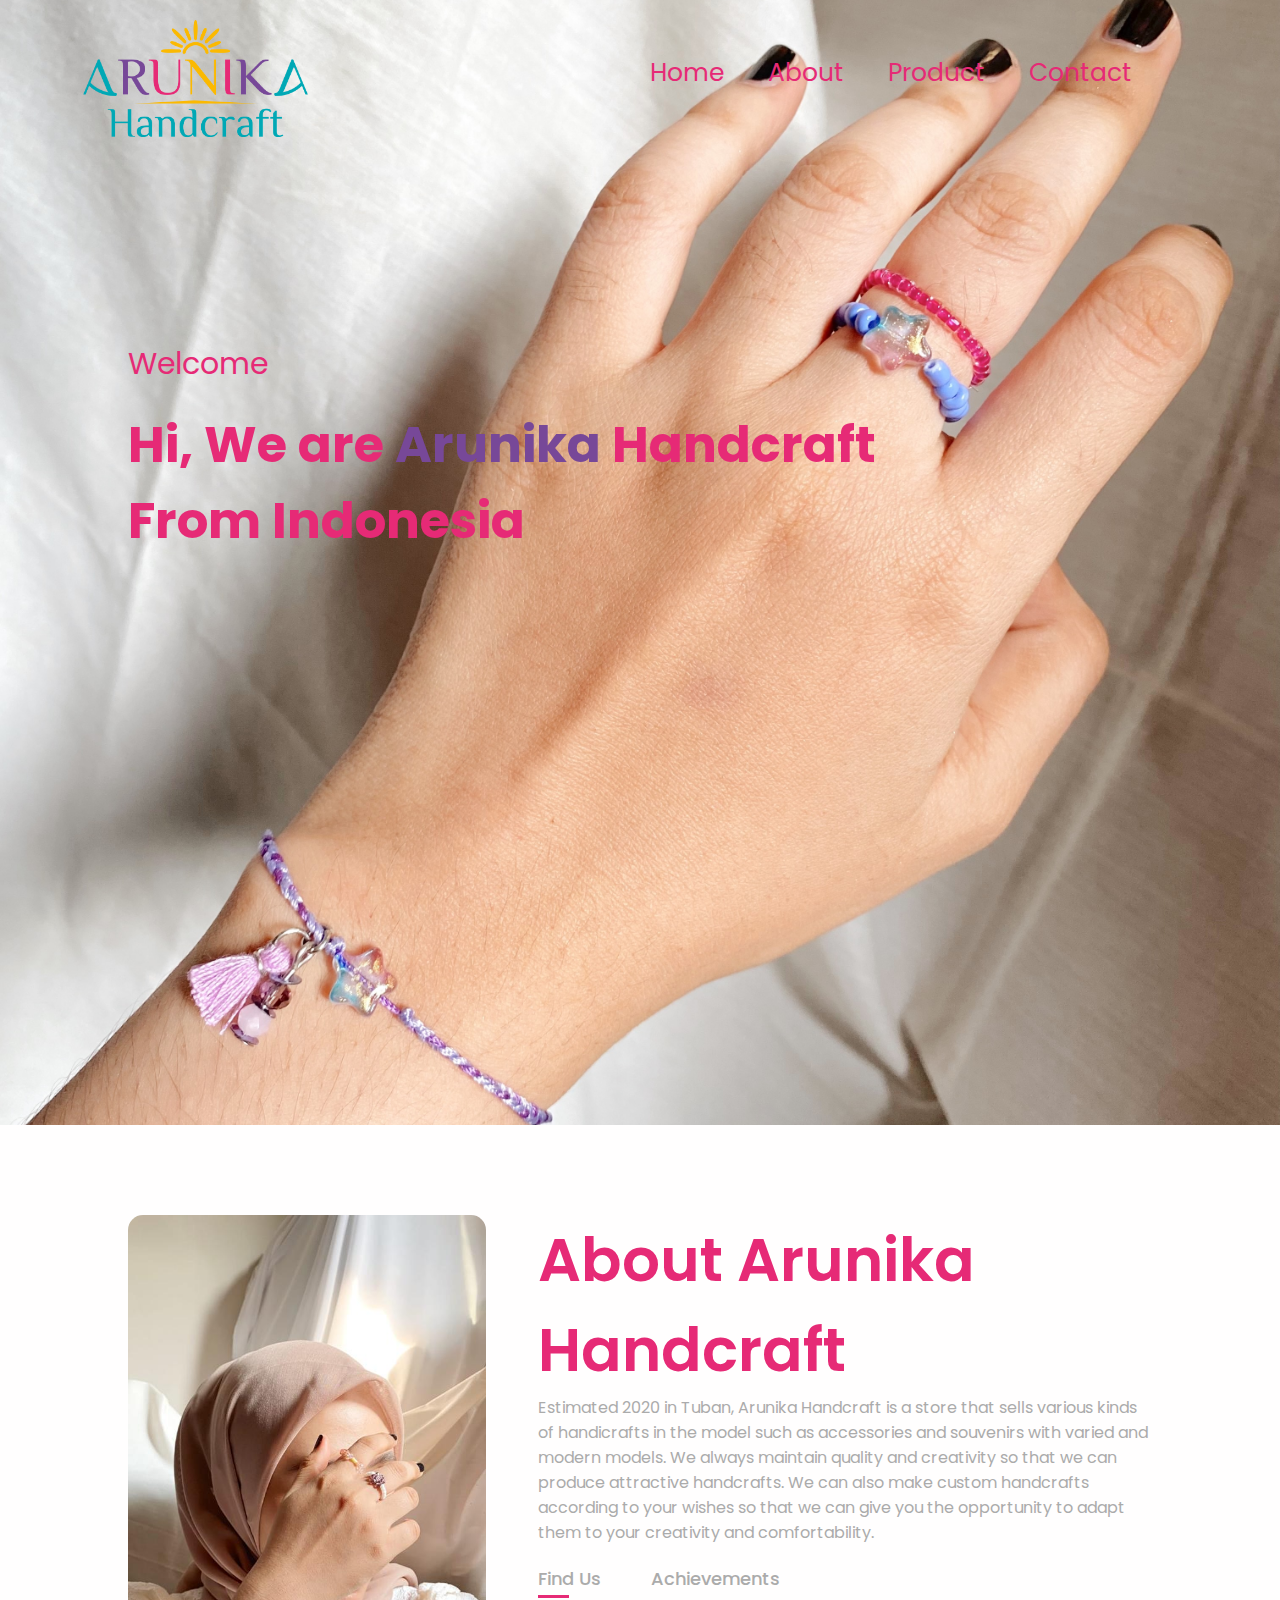
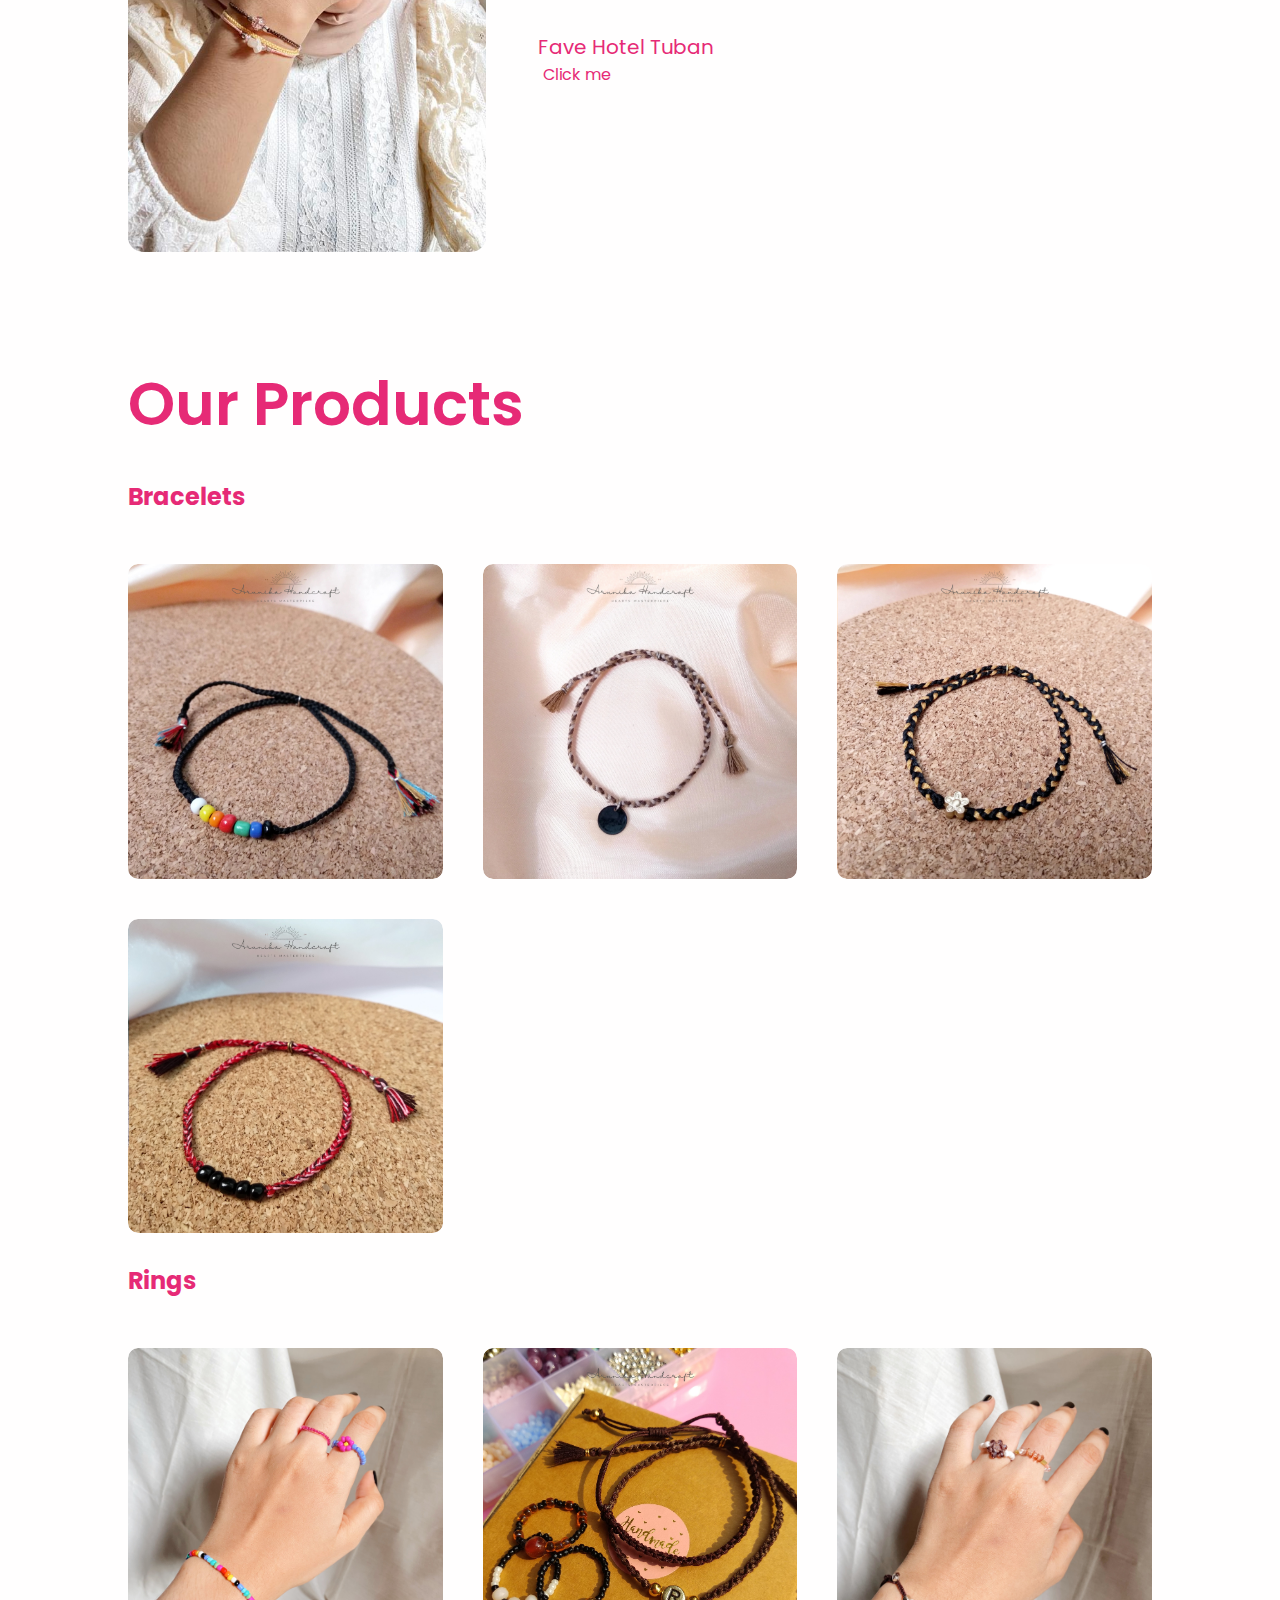
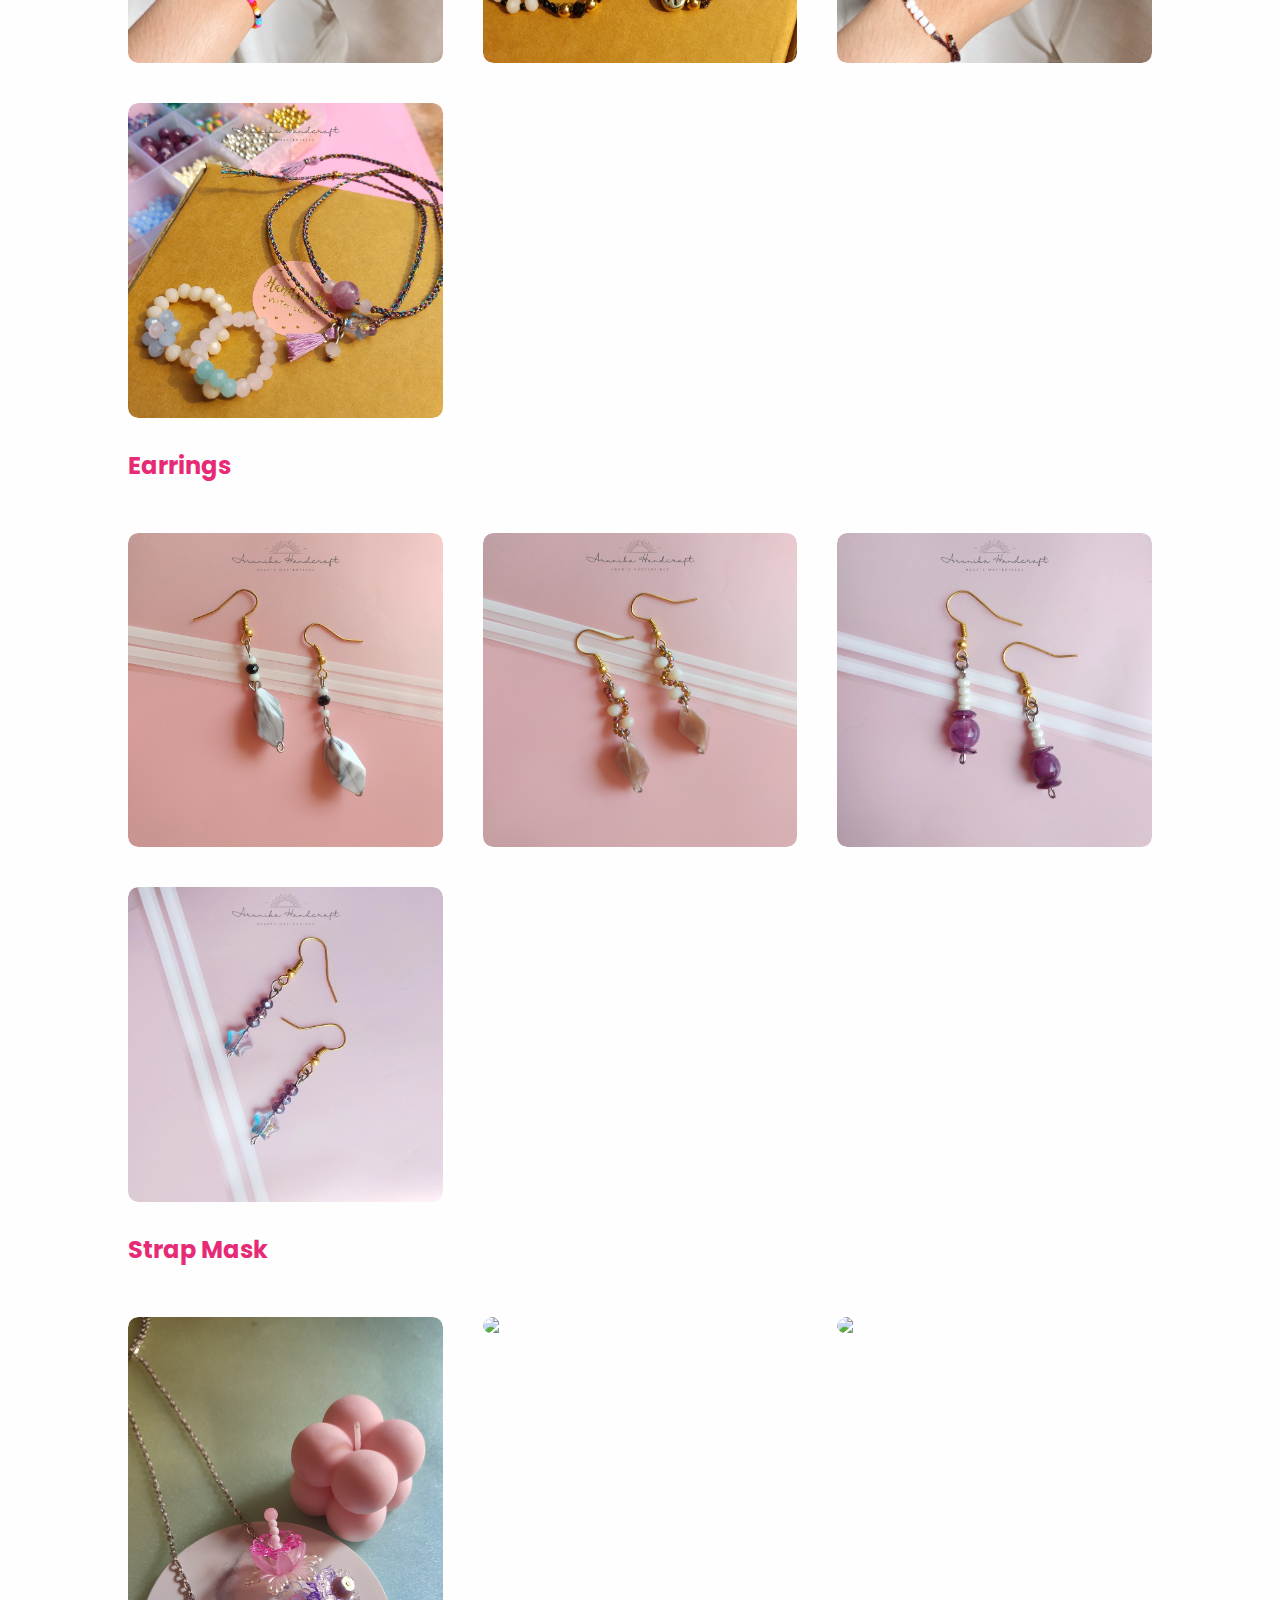
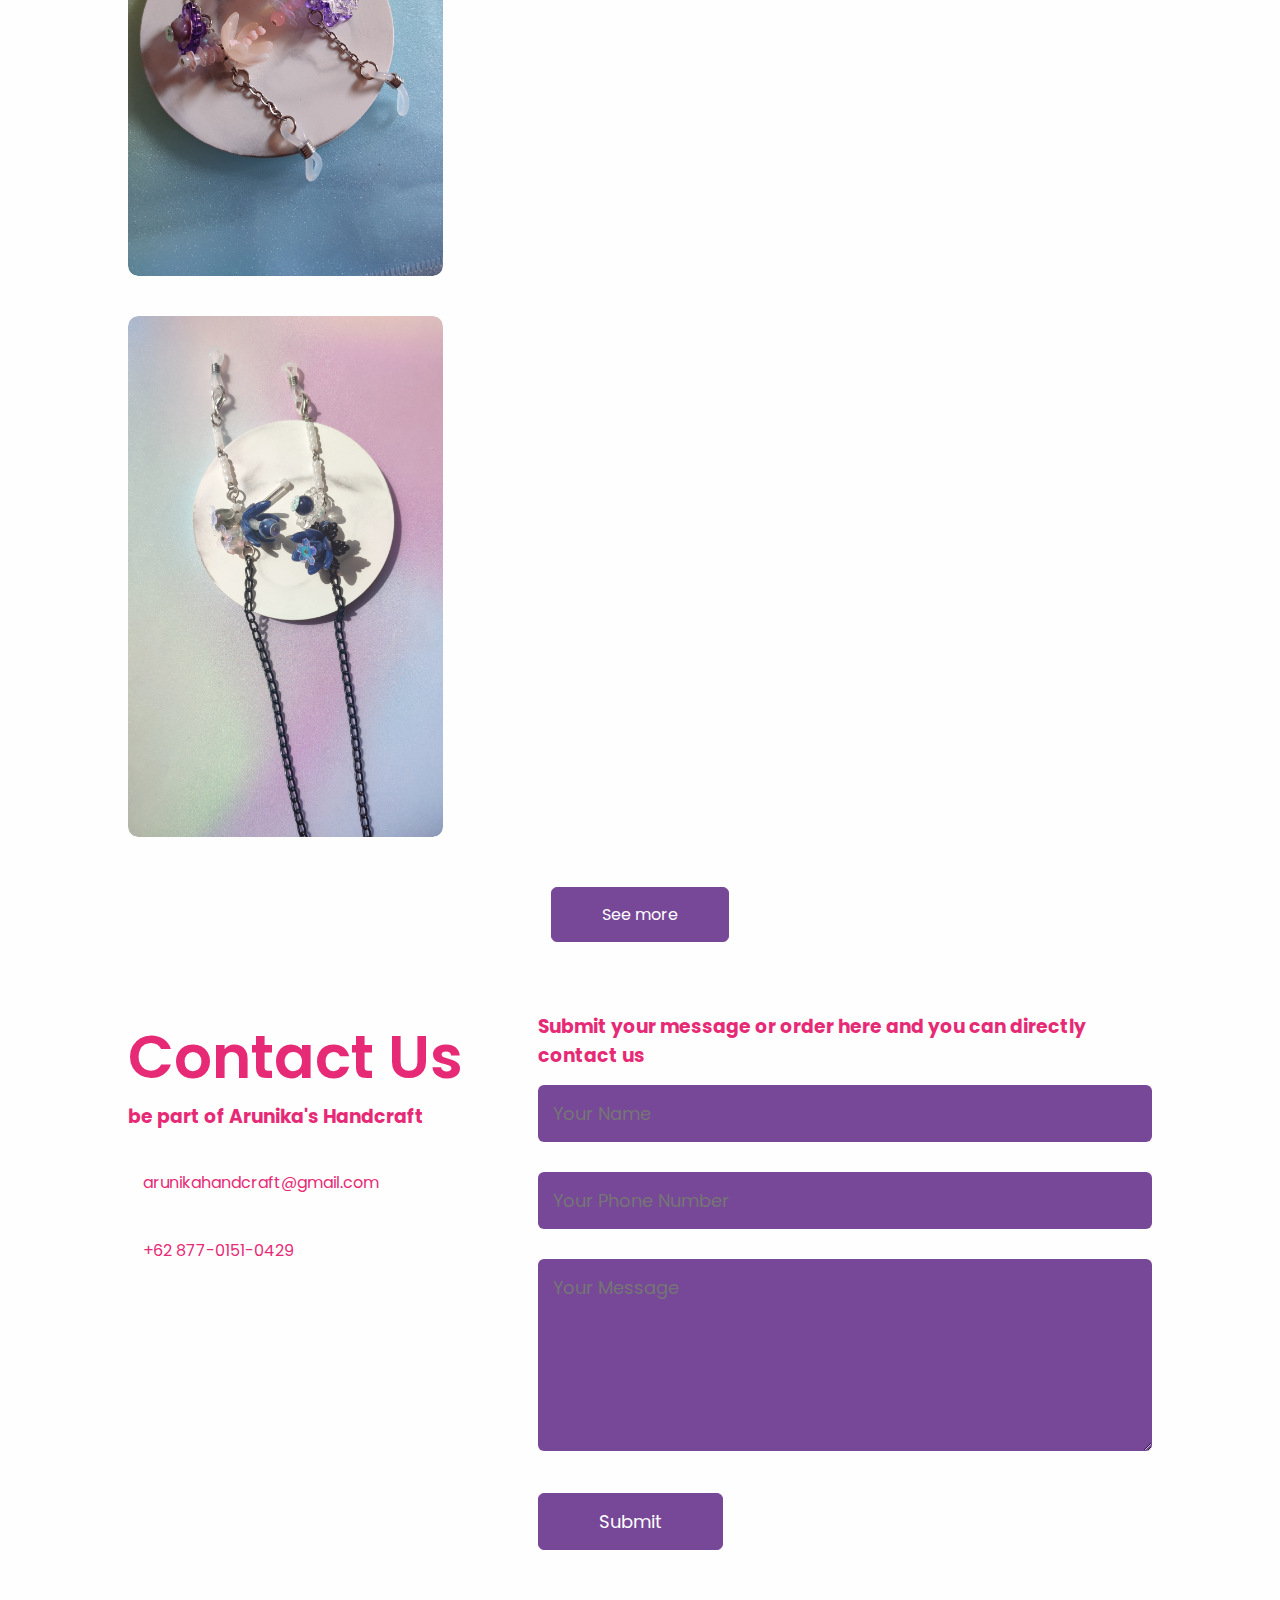
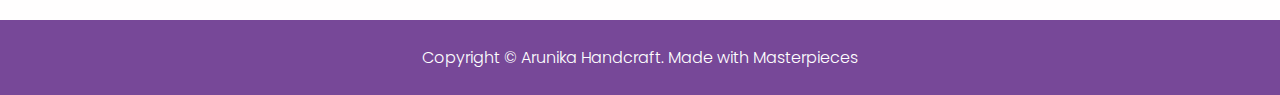
==== index.html @ 99b5f4a8 "add all contents and setup responsive" ====
<!DOCTYPE html>
<html lang="en">
<head>
    <meta charset="UTF-8">
    <meta name="viewport" content="width=device-width, initial-scale=1.0">
    <meta http-equiv='cache-control' content='no-cache'> 
    <meta http-equiv='expires' content='0'> 
    <meta http-equiv='pragma' content='no-cache'>
    <link rel="stylesheet" href="style.css">
    <link rel="preconnect" href="https://fonts.googleapis.com">
<link rel="preconnect" href="https://fonts.gstatic.com" crossorigin>
<link href="https://fonts.googleapis.com/css2?family=Poppins:wght@500&display=swap" rel="stylesheet">
    <title>Arunika Handcraft</title>
    <script src="https://kit.fontawesome.com/36a638c8b4.js" crossorigin="anonymous"></script>
</head>
<body>
    <div id="header">
        <div class="container">
            <nav>
                <img src="./images/aru-trans.png" class="logo">
                <ul id="sidemenu">
                    <li><a href="#header">Home</a></li>
                    <li><a href="#about">About</a></li>
                    <!-- <li><a href="#services">Services</a></li> -->
                    <li><a href="#portfolio">Product</a></li>
                    <li><a href="#contact">Contact</a></li>
                    <i class="fa-solid fa-xmark" onclick="closemenu()"></i>
                </ul>
                <i class="fa-solid fa-bars" onclick="openmenu()"></i>
            </nav>
            <div class="header-text">
                <p>Welcome</p>
                <h1>Hi, We are <span>Arunika</span> Handcraft<br>From Indonesia</h1>
            </div>
        </div>
    </div>
    <!-- auto-slideshow -->
    
    <!-- ----------About---------- -->
    <div id="about">
        <div class="container">
            <div class="row">
                <div class="about-col-1">
                    <div class="mySlides fade">
                        <img src="./images/aru-auto-4.jpeg">
                    </div>
                    <div class="mySlides fade">
                        <img src="./images/aru-auto-2.jpg">
                    </div>
                    <div class="mySlides fade">
                        <img src="./images/aru-auto-5.jpg">
                    </div>
                </div>
                <div class="about-col-2">
                    <h1 class="sub-title">About Arunika Handcraft</h1>
                    <p>Estimated 2020 in Tuban, Arunika Handcraft is a store that sells various kinds of handicrafts in the model such as accessories and souvenirs with varied and modern models.
                        We always maintain quality and creativity so that we can produce attractive handcrafts. We can also make custom handcrafts according to your wishes so that we can give you 
                        the opportunity to adapt them to your creativity and comfortability.</p>

                        <div class="tab-titles">
                            <p class="tab-links active-link" onclick="opentab('skills')">Find Us</p>
                            <p class="tab-links" onclick="opentab('experience')">Achievements</p>
                            <!-- <p class="tab-links" onclick="opentab('education')">Education/Training</p> -->
                        </div>
                        <div class="tab-contents active-tab" id="skills">
                            <ul>
                                <li><span>Fave Hotel Tuban</span><br><a href="https://maps.app.goo.gl/vc71S3mBYGEuJyHu7" class="maps"><i class="fa-solid fa-map-location-dot"></i> Click me</a></li>
                            </ul>
                        </div>
                        <div class="tab-contents" id="experience">
                            <ul>
                                <li><span>2023-present</span><br>Karya Cah Tuban</li>
                                <li><span>2022</span><br>Tuban Guyub CFD Festival as speaker</li>
                                <li><span>2022</span><br>Grand Opening Grand Javanilla Resto Exhibition</li>
                                <li><span>2021</span><br>HIMATEKK ITS Enterpreneurship Talks</li>
                            </ul>
                        </div>
                        <!-- <div class="tab-contents" id="education">
                            <ul>
                                <li><span>2022</span><br>BE in Computer Engineering from Politeknik Elektronika Negeri Surabaya</li>
                                <li><span>2023</span><br>ReactJS Developer Intensive Bootcamp at Sanbercode</li>
                                <li><span>2022</span><br>Front-End Web Development Freshgraduate Academy at Kominfo x Progate</li>
                                <li><span>2021</span><br>Multiplayer VR Development With Unity at Udemy Course</li>
                            </ul> -->
                        </div>
                </div>
            </div>
        </div>
    </div>
    <!-- -----------------services-------------------
    <div id="services">
        <div class="container">
            <h1 class="sub-title">Services</h1>
            <div class="services-list">
                <div>
                    <i class="fa-solid fa-vr-cardboard"></i>
                    <h2>Rings and Bracelets</h2>
                    <p>Suitable as jewelry on your hands</p>
                    <a href="#">Learn more</a>
                </div>
                <div>
                    <i class="fa-solid fa-code"></i>
                    <h2>Earrings</h2>
                    <p>Suitable as jewelry on your hands</p>
                    <a href="#">Learn more</a>
                </div>
                <div>
                    <i class="fa-brands fa-android"></i>
                    <h2>Scrap Mask</h2>
                    <p>Useful for mask accessories and makes your mask beautiful and elegant</p>
                    <a href="#">Learn more</a>
                </div>
            </div>
        </div> 
    </div> -->
    <!-- -----------portfolio---------- -->
    <div id="portfolio">
        <div class="container">
            <h1 class="sub-title">Our Products</h1>
            <h2 class="section-title-vr">Bracelets</h2>
            <div class="work-list-vr">
                <div class="work">
                    <img src="./images/brac-2.jpg">
                    <div class="layer">
                        <h3>Bracelets 1</h3>
                        <p>Bracelets with model</p>
                    </div>
                </div>
                <div class="work">
                    <img src="./images/brac-1.jpg">
                    <div class="layer">
                    <h3>Bracelets 2</h3>
                        <p>Bracelets with model</p>
                    </div>
                </div>
                <div class="work">
                    <img src="./images/brac-4.jpg">
                    <div class="layer">
                        <h3>Bracelets 3</h3>
                        <p>Bracelets with model</p>
                    </div>
                </div>
                <div class="work">
                    <img src="./images/brac-5.jpg">
                    <div class="layer">
                        <h3>Rings with Bracelets 1</h3>
                        <p>Rings and Bracelets</p>
                    </div>
                </div>
                
            </div>
            <h2 class="section-title-vr">Rings</h2>
            <div class="work-list-web">
                <div class="work">
                    <img src="./images/ring-2.jpg">
                    <div class="layer">
                        <h3>Ring 1</h3>
                        <p>Ring 1 Model</p>
                    </div>
                </div>
                <div class="work">
                    <img src="./images/ring-brac-2.jpg">
                    <div class="layer">
                        <h3>Ring and Bracelet 1</h3>
                        <p>Ring and Bracelet 1 Model</p>
                    </div>
                </div>
                <div class="work">
                    <img src="./images/ring-3.jpeg">
                    <div class="layer">
                        <h3>Ring 2</h3>
                        <p>Ring 2 Model</p>
                    </div>
                </div>
                <div class="work">
                    <img src="./images/ring-brac-1.jpg">
                    <div class="layer">
                        <h3>Ring and Bracelet 2</h3>
                        <p>Ring and Bracelet 2 Model</p>
                    </div>
                </div>   
            </div>
            <h2 class="section-title-vr">Earrings</h2>
            <div class="work-list-web">
                <div class="work">
                    <img src="./images/ear-1.jpg">
                    <div class="layer">
                        <h3>Earrings 1</h3>
                        <p>Earring 1 Model</p>
                    </div>
                </div>
                <div class="work">
                    <img src="./images/ear-2.jpg">
                    <div class="layer">
                        <h3>Earrings 2</h3>
                        <p>Earring 2 Model</p>
                    </div>
                </div>
                <div class="work">
                    <img src="./images/ear-3.jpg">
                    <div class="layer">
                        <h3>Earrings 3</h3>
                        <p>Earrings 3 Model</p>
                    </div>
                </div>
                <div class="work">
                    <img src="./images/ear-4.jpg">
                    <div class="layer">
                        <h3>Earrings 4</h3>
                        <p>Earrings 4 Model</p>
                    </div>
                </div>
            </div>
            <h2 class="section-title-vr">Strap Mask</h2>
            <div class="work-list-web">
                <div class="work">
                    <img src="./images/strap-1.jpg">
                    <div class="layer">
                        <h3>Strap Mask 1</h3>
                        <p>Strap Mask 1 Model</p>
                    </div>
                </div>
                <div class="work">
                    <img src="./images/strap-2.jpg">
                    <div class="layer">
                        <h3>Strap Mask 2</h3>
                        <p>Strap Mask 2 Model</p>
                    </div>
                </div>
                <div class="work">
                    <img src="./images/strap-6.jpg">
                    <div class="layer">
                        <h3>Strap Mask 3</h3>
                        <p>Strap Mask 3 Model</p>
                    </div>
                </div>
                <div class="work">
                    <img src="./images/strap-3.jpg">
                    <div class="layer">
                        <h3>Strap Mask 4</h3>
                        <p>Strap Mask 4 Model</p>
                    </div>
                </div>
            
            <!-- <h1 class="sub-title-achievement">My Achievement</h1>
            <div class="achievment-list">
                <div class="achievment">
                    <img src="./images/ach-1.png">
                    <div class="layer">
                        <h3>Front-End Fresh Graduate Academy 2022</h3>
                        <p>Short training from KOMINFO x Progate which learn how to be Front-End Developer</p>
                    </div>
                </div>
                <div class="achievment">
                    <img src="./images/ach-2.png">
                    <div class="layer">
                        <h3>Unity Programmer Certification User Level</h3>
                        <p>A certification from Unity to test how capable Unity Developer is</p>
                        <h4>My Score 900/1000</h4>
                    </div>
                </div>
                <div class="achievment">
                    <img src="./images/ach-3.png">
                    <div class="layer">
                        <h3>Multiplayer Virtual Reality Development With Unity</h3>
                        <p>An online course from Udemy to learn how to develop VR from scratch with multiplayer system</p>
                    </div>
                </div>
                <div class="achievment">
                    <img src="./images/ach-4.png">
                    <div class="layer">
                        <h3>PENS International Cooperation Office Volunteer</h3>
                        <p>Dedicating myself as a volunteer at PICO who has the responsibility to help foreign students during the international exchange program</p>
                    </div>
                </div>
                <div class="achievment">
                    <img src="./images/ach-6.png">
                    <div class="layer">
                        <h3>1st Winner Department Informatics and Computer Engineering Software Festival</h3>
                        <p>My achievement as 1st place winner in Computer Engineering study program category in software expos and festivals as product owner and developer to develop an IoT system</p>
                    </div>
                </div>
                <div class="achievment">
                    <div class="layer">
                        <h3>Coming Soon...</h3>
                    </div>
                </div> -->
            </div>
            <a href="#" class="btn">See more</a>
        </div>
    </div>
    <!------ contact ------>
    <div id="contact">
        <div class="container">
            <div class="row">
                <div class="contact-left">
                    <h1 class="sub-title">Contact Us</h1>
                    <h3>be part of Arunika's Handcraft</h3>
                    <p><i class="fa-solid fa-paper-plane"></i>arunikahandcraft@gmail.com</p>
                    <p><i class="fa-solid fa-square-phone"></i>+62 877-0151-0429</p>
                    <div class="social-icons">
                        <!-- <a href="https://www.linkedin.com/in/muhammadivanmuntahir/"><i class="fa-brands fa-linkedin"></i></a> -->
                        <a href="https://www.instagram.com/arunika_handcraft?utm_source=ig_web_button_share_sheet&igsh=ZDNlZDc0MzIxNw=="><i class="fa-brands fa-instagram"></i></a>
                        <a href="https://www.youtube.com/@ivanmuntahir2007"><i class="fa-brands fa-youtube"></i></a>
                    </div>
                    <!-- <a href="./images/myResume.pdf" download class="btn btn2">Download CV</a> -->
                </div>
                <div class="contact-right">
                    <h3>Submit your message or order here and you can directly contact us</h1>
                    <form name="submit-to-google-sheet">
                        <input type="text" name="Name" placeholder="Your Name" required>
                        <input type="phoneNumber" name="Email" placeholder="Your Phone Number" required>
                        <textarea name="Message" rows="6" placeholder="Your Message"></textarea>
                        <button type="submit" class="btn btn2">Submit</button>
                    </form>
                    <span id="msg"></span>
                </div>
            </div>
        </div>
        <div class="copyright">
            <p>Copyright © Arunika Handcraft. Made with <i class="fa-solid fa-heart"></i> Masterpieces</p>

        </div>
    </div>


    <script>
        var tablinks = document.getElementsByClassName("tab-links");
        var tabcontents = document.getElementsByClassName("tab-contents");

        function opentab(tabname){
            for(tablink of tablinks){
                tablink.classList.remove("active-link");
            }
            for(tabcontent of tabcontents){
                tabcontent.classList.remove("active-tab");
            }
            event.currentTarget.classList.add("active-link");
            document.getElementById(tabname).classList.add("active-tab");
        }
    </script>

    <script>
        var sidemenu = document.getElementById("sidemenu");

        function openmenu(){
            sidemenu.style.right = "0";
        }
        function closemenu(){
            sidemenu.style.right = "-200px";
        }
    </script>
    
    <script>
        const scriptURL = 'https://script.google.com/macros/s/AKfycbzv4GTbiRqVNi3n7oJkSUBrfR-HVYSwDUrBel_aBDx-gcA8S8PQ665Rzf2UHE3aafw5cg/exec'
        const form = document.forms['submit-to-google-sheet']
        const msg = document.getElementById("msg")
      
        form.addEventListener('submit', e => {
          e.preventDefault()
          fetch(scriptURL, { method: 'POST', body: new FormData(form)})
            .then(response => {
                msg.innerHTML = "Message sent successfully, We will contact you soon!"
                setTimeout(function(){
                    msg.innerHTML = ""
                },5000)
                form.reset()
            })
            .catch(error => console.error('Error!', error.message))
        })
      </script>

      <!-- auto-slideshow-script -->
      <script>
        let slideIndex = 0;
        showSlides();
        
        function showSlides() {
          let i;
          let slides = document.getElementsByClassName("mySlides");
          let dots = document.getElementsByClassName("dot");
          for (i = 0; i < slides.length; i++) {
            slides[i].style.display = "none";  
          }
          slideIndex++;
          if (slideIndex > slides.length) {slideIndex = 1}    
        //   for (i = 0; i < dots.length; i++) {
        //     dots[i].className = dots[i].className.replace(" active", "");
        //   }
          slides[slideIndex-1].style.display = "block";  
        //  dots[slideIndex-1].className += " active";
          setTimeout(showSlides, 4000); // Change image every 2 seconds
        }
        </script>
        

</body>
</html>
---- style.css ----
*{
    margin: 0;
    padding: 0;
    font-family:'Poppins', sans-serif;
    box-sizing: border-box;
}
html{
    scroll-behavior: smooth;
}
body{
    background: #fffefe;
    color: #e62a76;
}
#header{
    width: 100%;
    height: 125vh;
    background-image: url(./images/aru-header.jpeg);
    background-size:cover;
    background-position:center;
    
}
.container{
    padding: 10px 10%;
}

nav{
    display: flex;
    align-items: center;
    justify-content: space-between;
    flex-wrap: wrap;
    
}

.logo{
    width: 225px;
    margin-left: -45px;
    margin-top: 10px;
    
}

nav ul li{
    display: inline-block;
    list-style: none;
    margin: 10px 20px;
}

nav ul li a{
    color: #e62a76;
    text-decoration: none;
    font-size: 25px;
    position: relative;
}
nav ul li a::after{
    content: '';
    width: 0;
    height: 3px;
    background: #e62a76;
    position: absolute;
    left: 0;
    bottom: -6px;
    transition: 0.6s;
}
nav ul li a:hover::after{
    width: 100%;
}
.header-text{
    margin-top: 20%;
    font-size: 30px;
}
.header-text h1{
    font-size: 50px;
    margin-top: 20px;
}
.header-text h1 span{
    color: #774898;
}

/* -----About----- */
#about{
    padding: 80px 0;
    color: #ababab;
}
.row{
    display: flex;
    justify-content: space-between;
    flex-wrap: wrap;
}
.about-col-1{
    flex-basis: 35%;
}
.about-col-1 img{
    width: 100%;
    border-radius: 15px;
}
.about-col-2{
    flex-basis: 60%;
}

.sub-title{
    font-size: 60px;
    font-weight: 600;
    color: #e62a76;
}

.tab-titles{
    display: flex;
    margin: 20px 0 40px;
}
.tab-links{
    margin-right: 50px;
    font-size: 18px;
    font-weight: 500;
    cursor: pointer;
    position: relative;
}
.tab-links::after{
    content: '';
    width: 0;
    height: 3px;
    background: #e62a76;
    position: absolute;
    left: 0;
    bottom: -6px;
    transition: 0.6s;
}

.tab-links.active-link::after{
    width: 50%;
}

.tab-contents ul li{
    list-style: none;
    margin: 10px 0;
}

.tab-contents ul li span{
    color: #e62a76;
    font-size: 20px;
}
.maps{
    color: #e62a76;
    text-decoration: none;
}
.maps i{
    padding-right: 5px;
}
.tab-contents{
    display: none;
}
.tab-contents.active-tab{
    display: block;
}

/* ------------services---------------- */
#services{
    padding: 30px 0;
}
.services-list{
    display: grid;
    grid-template-columns: repeat(auto-fit,minmax(250px, 1fr));
    grid-gap: 40px;
    margin-top: 50px;
}
.services-list div{
    background: #262626;
    padding: 40px;
    font-size: 13px;
    font-weight: 300;
    border-radius: 10px;
    transition: background 0.5s, transform 0.5s;
}
.services-list div i{
    font-size: 50px;
    margin-bottom: 30px;
}
.services-list div h2{
    font-size: 30px;
    font-weight: 500;
    margin-bottom: 15px;
}
.services-list div a{
    text-decoration: none;
    color: #fff;
    font-size: 12px;
    margin-top: 20px;
    display: inline-block;
}
.services-list div:hover{
    background: #ff5757;
    transform: translateY(-10px);
}
/* portfolio */
.portofolio{
    padding: 50px 0;
}
.section-title-vr{
    margin-top: 30px;
 }
.work-list-vr{
    display: grid;
    grid-template-columns: repeat(auto-fit,minmax(250px, 1fr));
    grid-gap: 40px;
    margin-top: 50px;
}
.work{
    border-radius: 10px;
    position: relative;
    overflow:hidden;
}
.work img{
    width: 100%;
    border-radius: 10px;
    display: block;
    transition: transform 0.5s;
}
.layer{
    width: 100%;
    height: 0;
    background: linear-gradient(rgba(0,0,0,0.5), #774898);
    border-radius: 10px;
    position: absolute;
    left: 0;
    bottom: 0;
    overflow: hidden;
    display: flex;
    align-items: center;
    justify-content: center;
    flex-direction: column;
    padding: 0 40px;
    text-align: center;
    font-size: 14px;
    transition: height 0.5s;
}
.layer h3{
    font-weight: 500;
    font-size: 20px;
}
.layer a{
    margin-top: 20px;
    color: #ff5757;
    text-decoration: none;
    font-size: 18px;
    line-height: 60px;
    background: #fff;
    width: 60px;
    height: 60px;
    border-radius: 50%;
    text-align: center;
}
.work:hover img{
    transform: scale(1.1);
}
.work:hover .layer{
    height: 100%;
}
.btn{
    display: block;
    margin: 50px auto;
    width: fit-content;
    border: 1px solid #774898;
    padding: 14px 50px;
    border-radius: 6px;
    text-decoration: none;
    color: #fff;
    transition: background 0.5s;
} 
.btn:hover{
    background: #774898;
}
.work-list-vr h4{
    margin-top: 5px;
    font-size: 18px;
}
.work-list-web{
    display: grid;
    grid-template-columns: repeat(auto-fit,minmax(250px, 1fr));
    grid-gap: 40px;
    margin-top: 50px;
}

.work-list-web h4{
    margin-top: 5px;
    font-size: 18px;
}

/* achievement */
.sub-title-achievement{
    margin-top: 50px;
    font-size: 60px;
    font-weight: 600;
    color: #fff;
}
.achievment-list{
    display: grid;
    grid-template-columns: repeat(auto-fit,minmax(100px, 400px));
    grid-gap: 30px;
    margin-top: 20px;
}
.achievment{
    border-radius: 10px;
    position: relative;
    height: 275px;
    overflow:hidden;
}
.achievment img{
    width: 100%;
    border-radius: 10px;
    display: block;
    transition: transform 0.5s;
}
.achievment-layer{
    width: 200px;
    height: 100px;
    background: linear-gradient(rgba(0,0,0,0.5), #ff5757);
    border-radius: 10px;
    position: absolute;
    left: 0;
    bottom: 0;
    overflow: hidden;
    display: flex;
    align-items: center;
    justify-content: center;
    flex-direction: column;
    padding: 0 40px;
    text-align: center;
    font-size: 14px;
    transition: height 0.5s;
}
.achievment-layer{
    font-weight: 500;
    font-size: 20px;
}
.achievment-layer{
    margin-top: 20px;
    color: #ff5757;
    text-decoration: none;
    font-size: 18px;
    line-height: 20px;
    background: #fff;
    width: 20px;
    height: 20px;
    border-radius: 50%;
    text-align: center;
}
.achievment:hover img{
    transform: scale(1.2);
}
.achievment:hover .layer{
    height: 100%;
}
.btn{
    display: block;
    width: fit-content;
    border: 1px solid #774898;
    border-radius: 6px;
    text-decoration: none;
    color: #fff;
    background: #774898;
    transition: background 0.5s;
} 
.btn:hover{
    background: #774898;
}



/* css for contact */
.contact-left{
    flex-basis: 35%;
}
.contact-right{
    flex-basis: 60%;
}
.contact-left p{
    margin-top: 30px;
}
.contact-left p i{
    color: #e62a76;
    margin-right: 15px;
    font-size: 25px;
}
.social-icons{
    margin-top: 30px;
}
.social-icons a{
    text-decoration: none;
    font-size: 30px;
    margin-right: 15px;
    color: #ababab;
    display: inline-block;
    transition: transform 0.5s;
}
.social-icons a:hover{
    color: #e62a76;
    transform: translateY(-5px);
}
.btn.btn2{
    display: inline-block;
    background: #774898;
}
.contact-right form{
    width: 100%;
}

form input, form textarea{
    width: 100%;
    border: 0;
    outline: none;
    background: #774898;
    padding: 15px;
    margin: 15px 0;
    color: #fff;
    font-size: 18px;
    border-radius: 6px;
}
form .btn2{
    padding: 14px 60px;
    font-size: 18px;
    margin-top: 20px;
    cursor: pointer;
}
.copyright{
    width: 100%;
    text-align: center;
    padding: 25px 0;
    background: #774898;
    font-weight: 300;
    margin-top: 20px;
    color: #fff;
}
.copyright i{
    color: #e62a76;
}

#msg{
    color: #61b752;
    margin-top: -10px;
    display: block;
}

/* css for auto-image-slide */
.slideshow-container {
    max-width: 10px;
    position: relative;
    margin: auto;
  }
  
  .active {
    background-color: #717171;
  }
  
  /* Fading animation */
  .fade {
    animation-name: fade;
    animation-duration: 1.5s;
  }
  
  @keyframes fade {
    from {opacity: .4} 
    to {opacity: 1}
  }
  

/* css for small screen */
#header .container i{
    display: none;
}

@media only screen and (max-width: 600px){
    #header{
        background-image: url(./images/aru-header-resp.jpeg);
    }
    .logo{
        width: 150px;
        padding-left: 25px;
    }
    .header-text{
        margin-top: 100%;
        font-size: 16px;
    }
    .header-text h1{
        font-size: 30px;
    }
    #header .container i{
        display: block;
        font-size: 25px;
    }
    nav ul{
        background: #774898;
        position: fixed;
        top: 0;
        right: -200px;
        width: 150px;
        height: 200vh;
        padding-top: 50px;
        z-index: 2;
        transition: right 0.5s;
    }
    nav ul li{
        display: block;
        margin: 15px;
    }
    nav ul i{
        position: absolute;
        top: 25px;
        left: 25px;
        cursor: pointer;
    }
    .sub-title{
        font-size: 40px;
    }
    .about-col-1, .about-col-2{
        flex-basis: 100%;
    }
    .about-col-1{
        margin-bottom: 30px;
    }
    .about-col-2{
        font-size: 12px;
        margin-left: -15px;
        justify-content: left;
    }
    .tab-links{
        font-size: 16px;
        margin-right: 20px;
    }
    .contact-left, .contact-right{
        flex-basis: 100%;
    }
    .contact-right h3{
        margin-top: 10px;
        font-size: 14px;
    }
    .copyright{
        font-size: 15px;
    }
    .sub-title-achievement{
        font-size: 40px;
    }
}
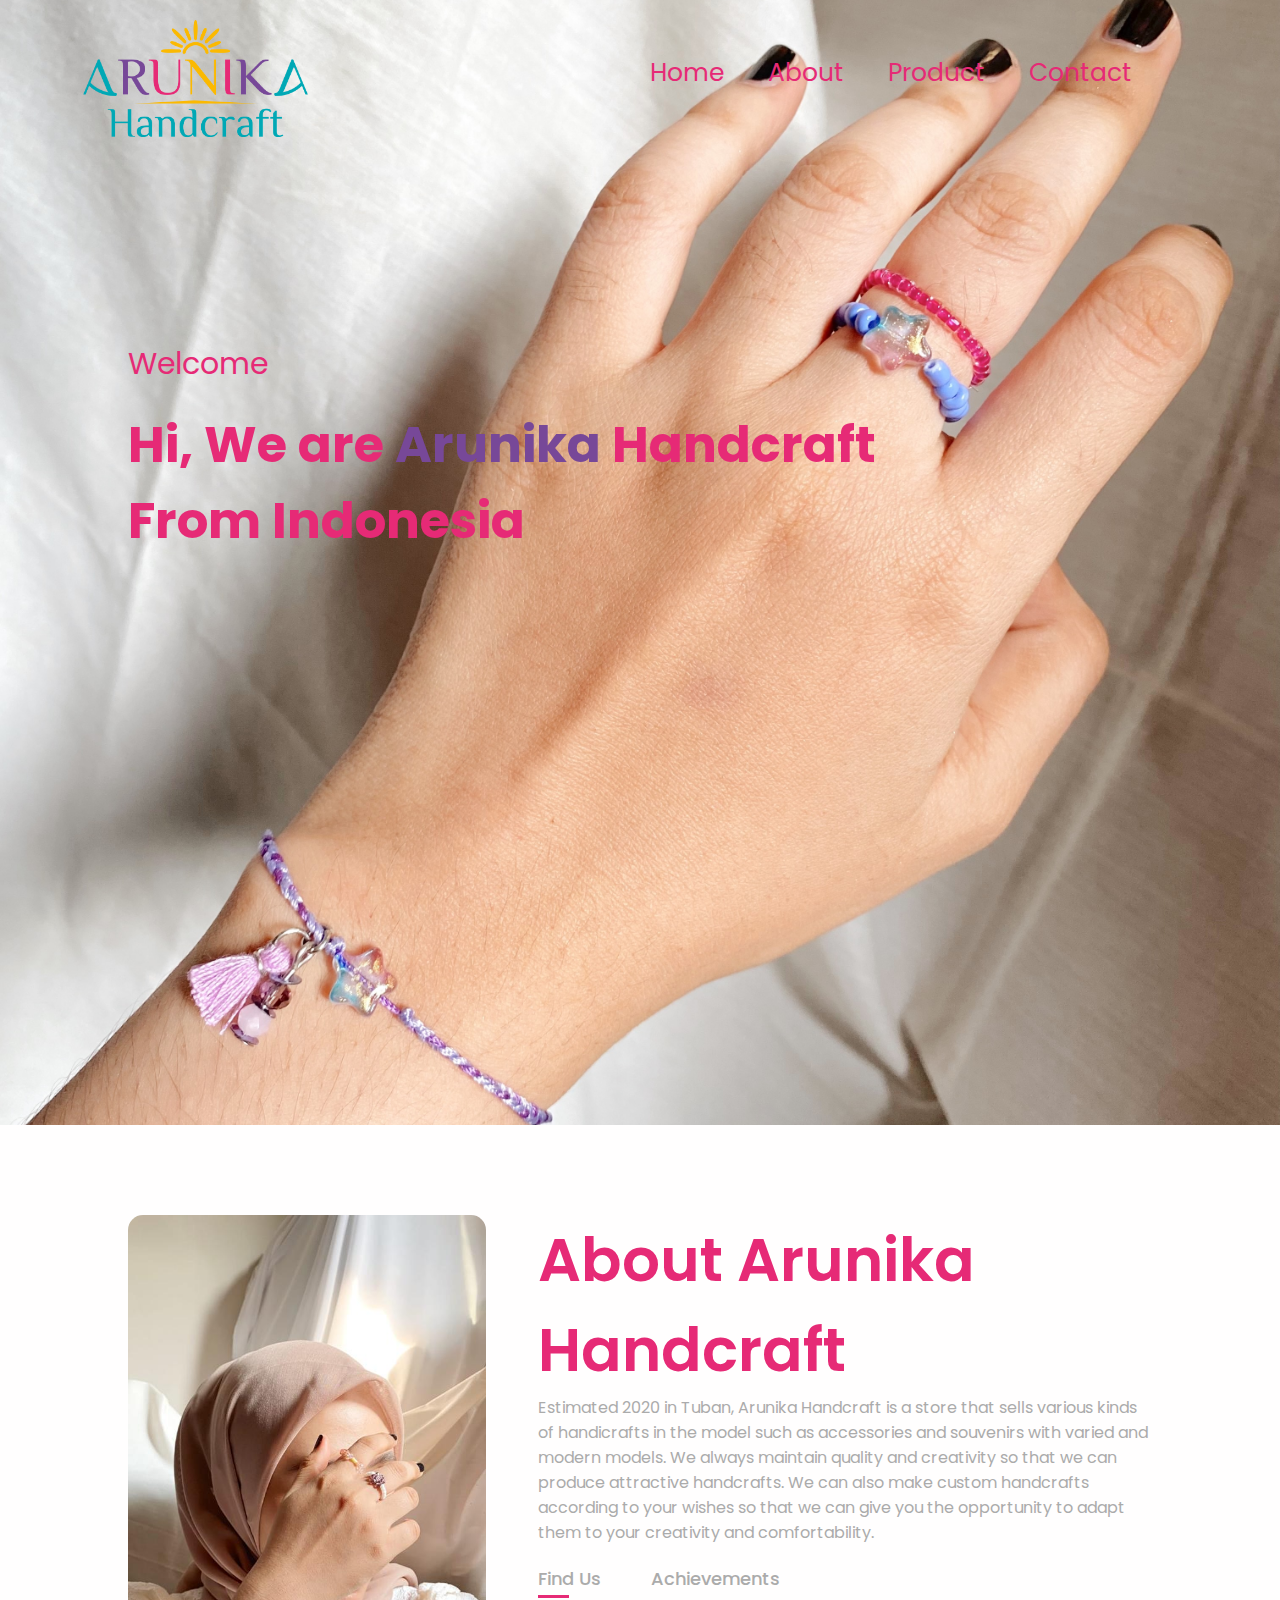
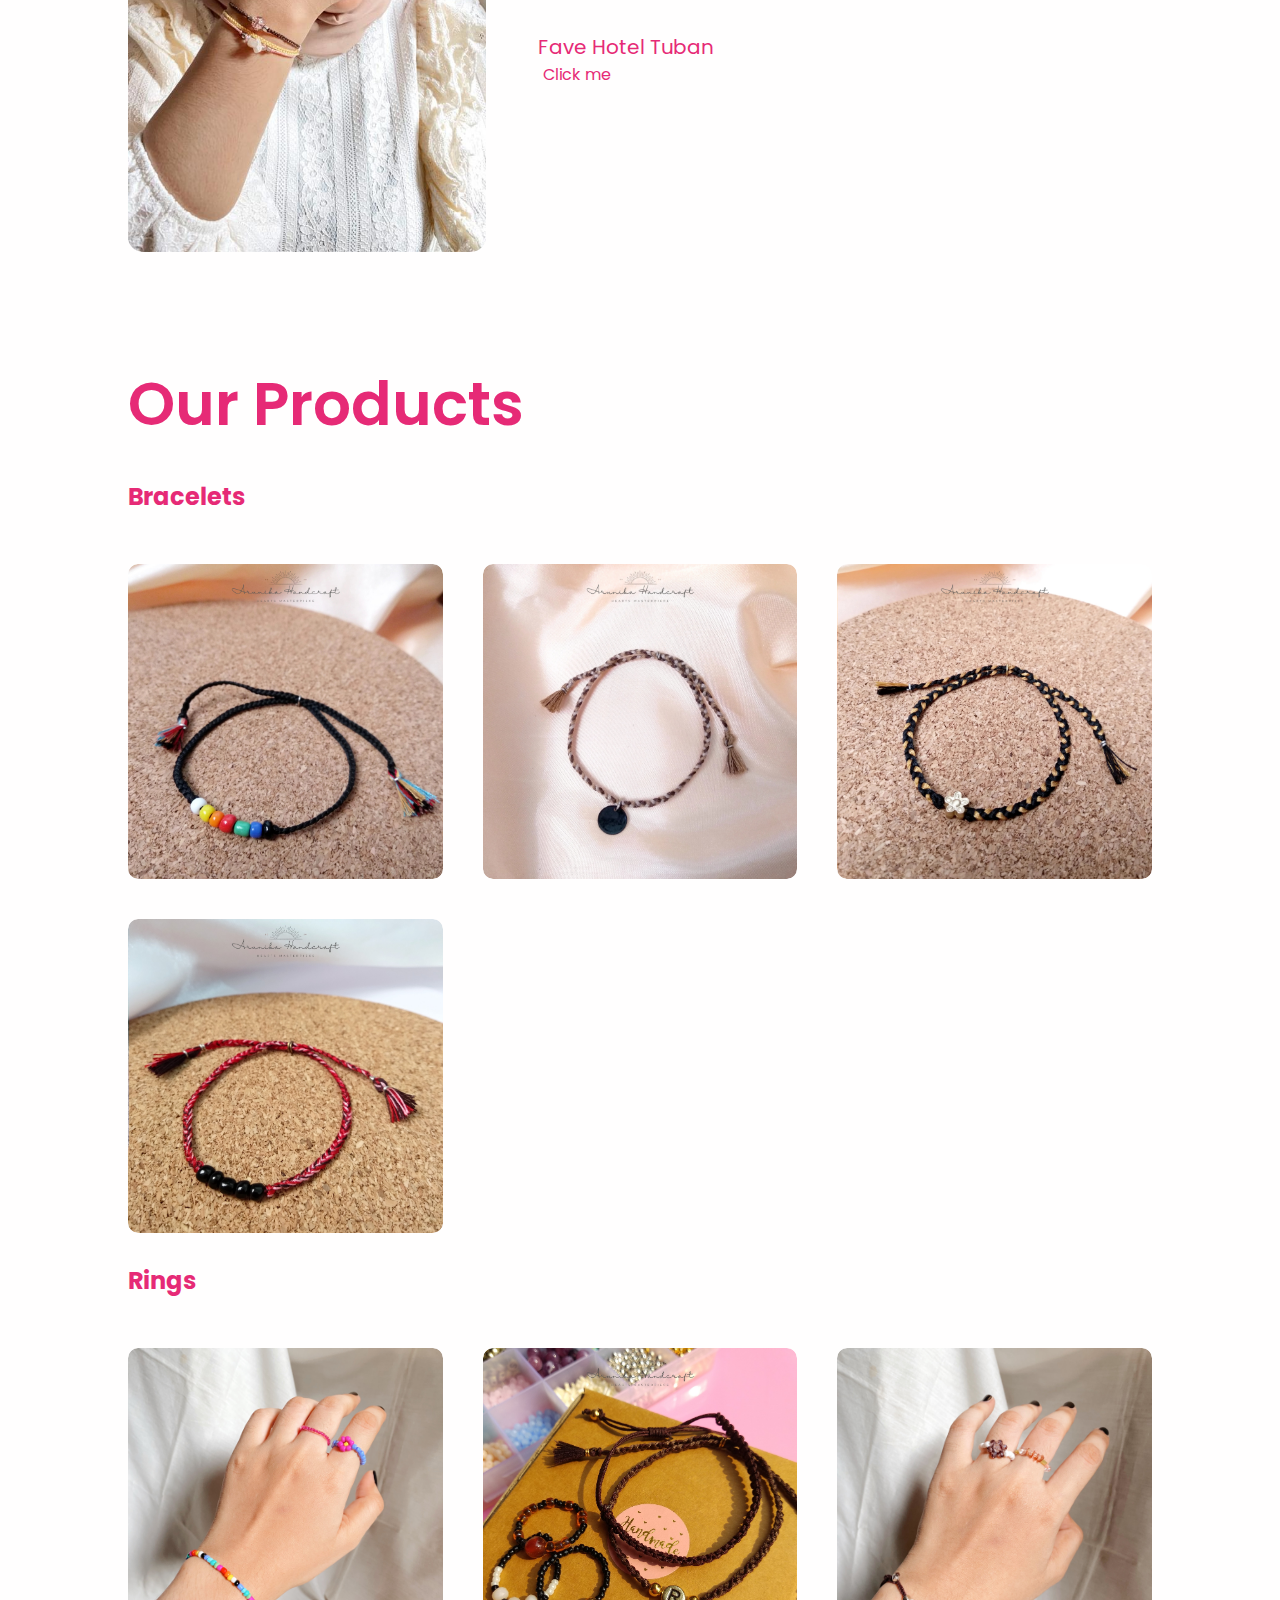
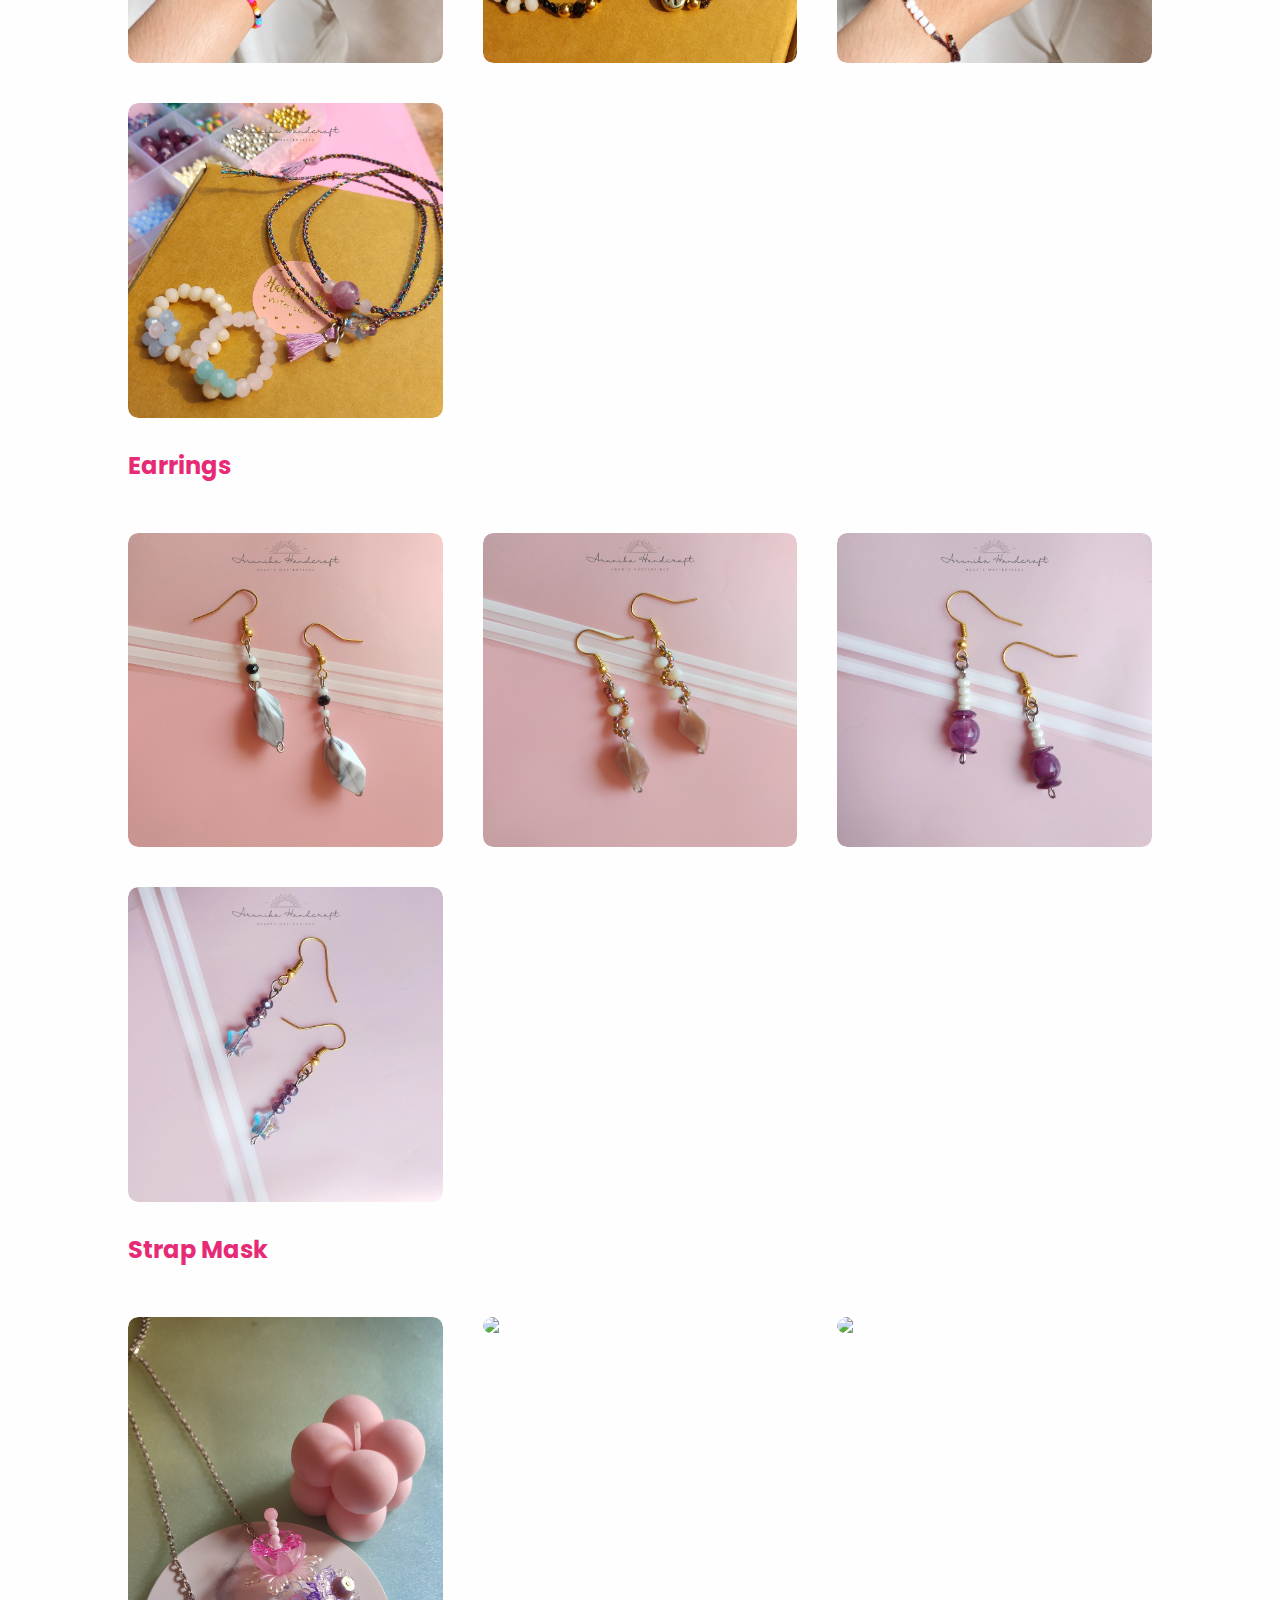
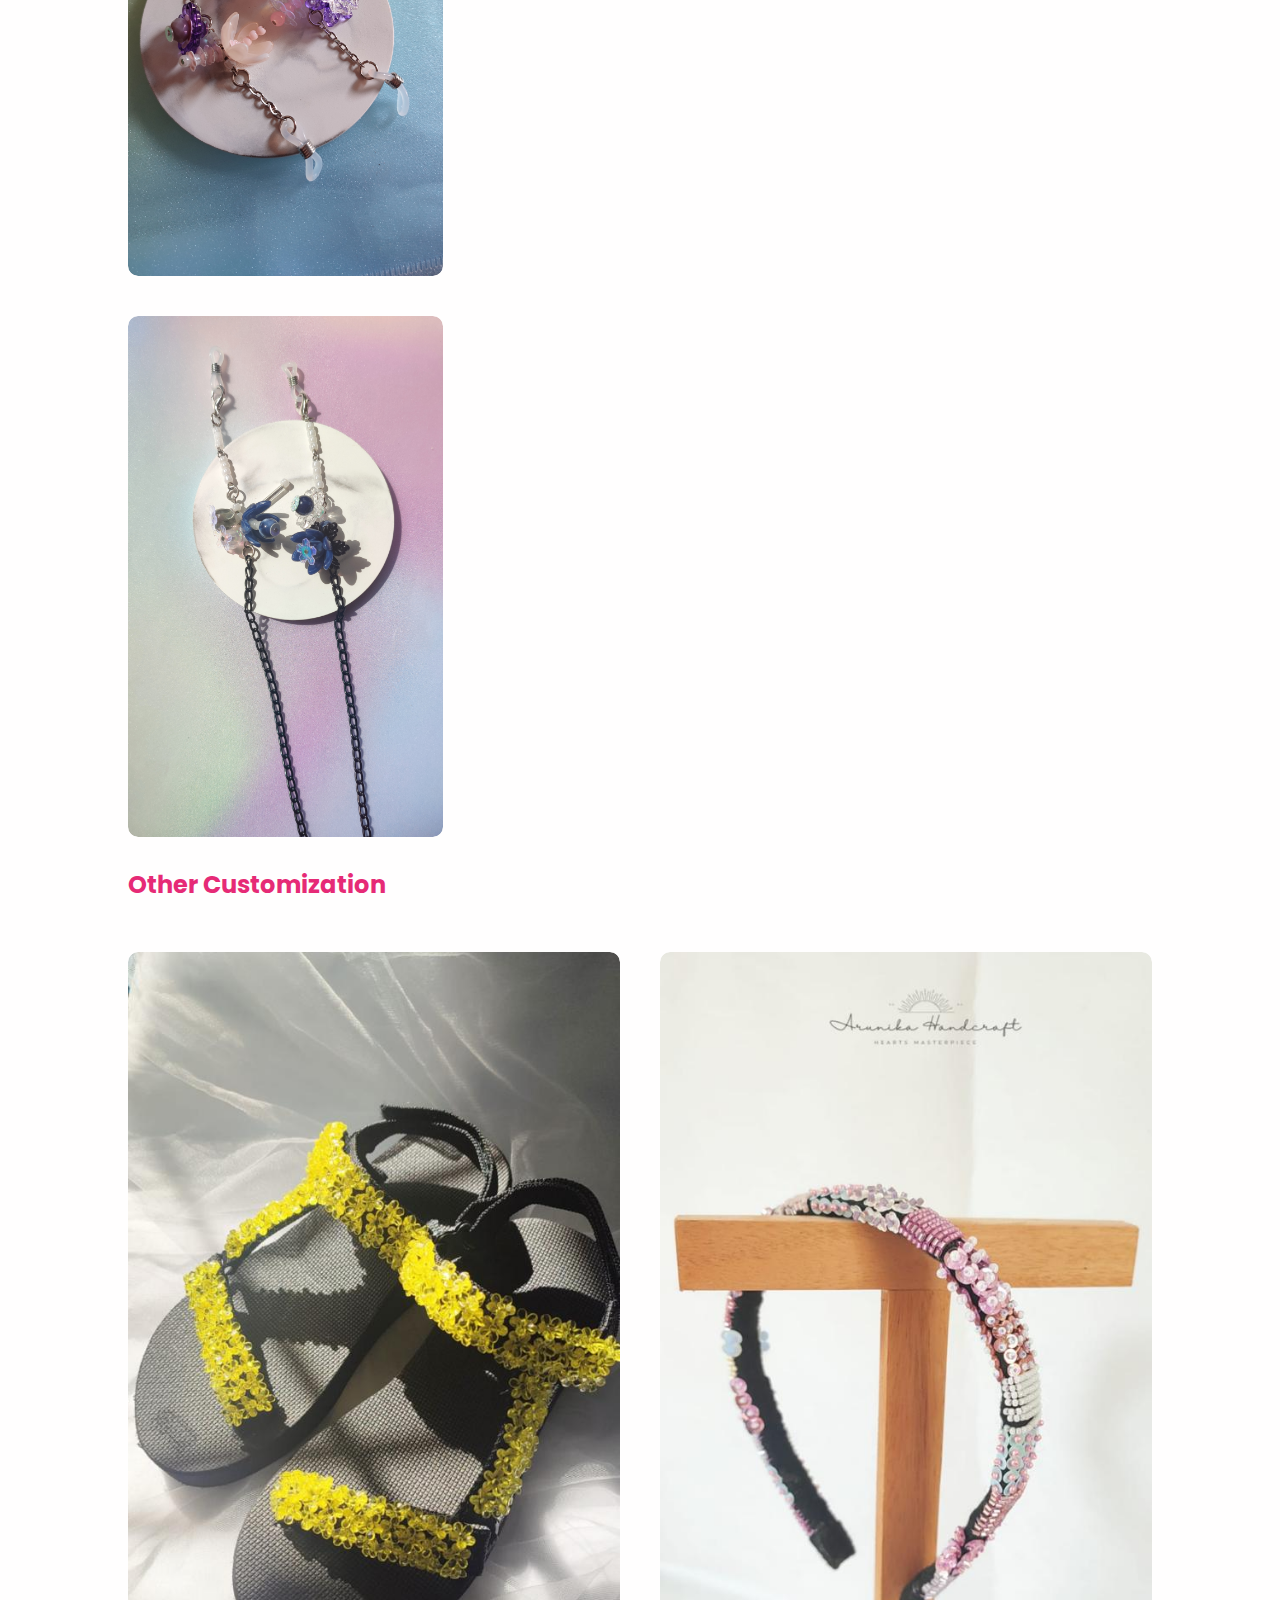
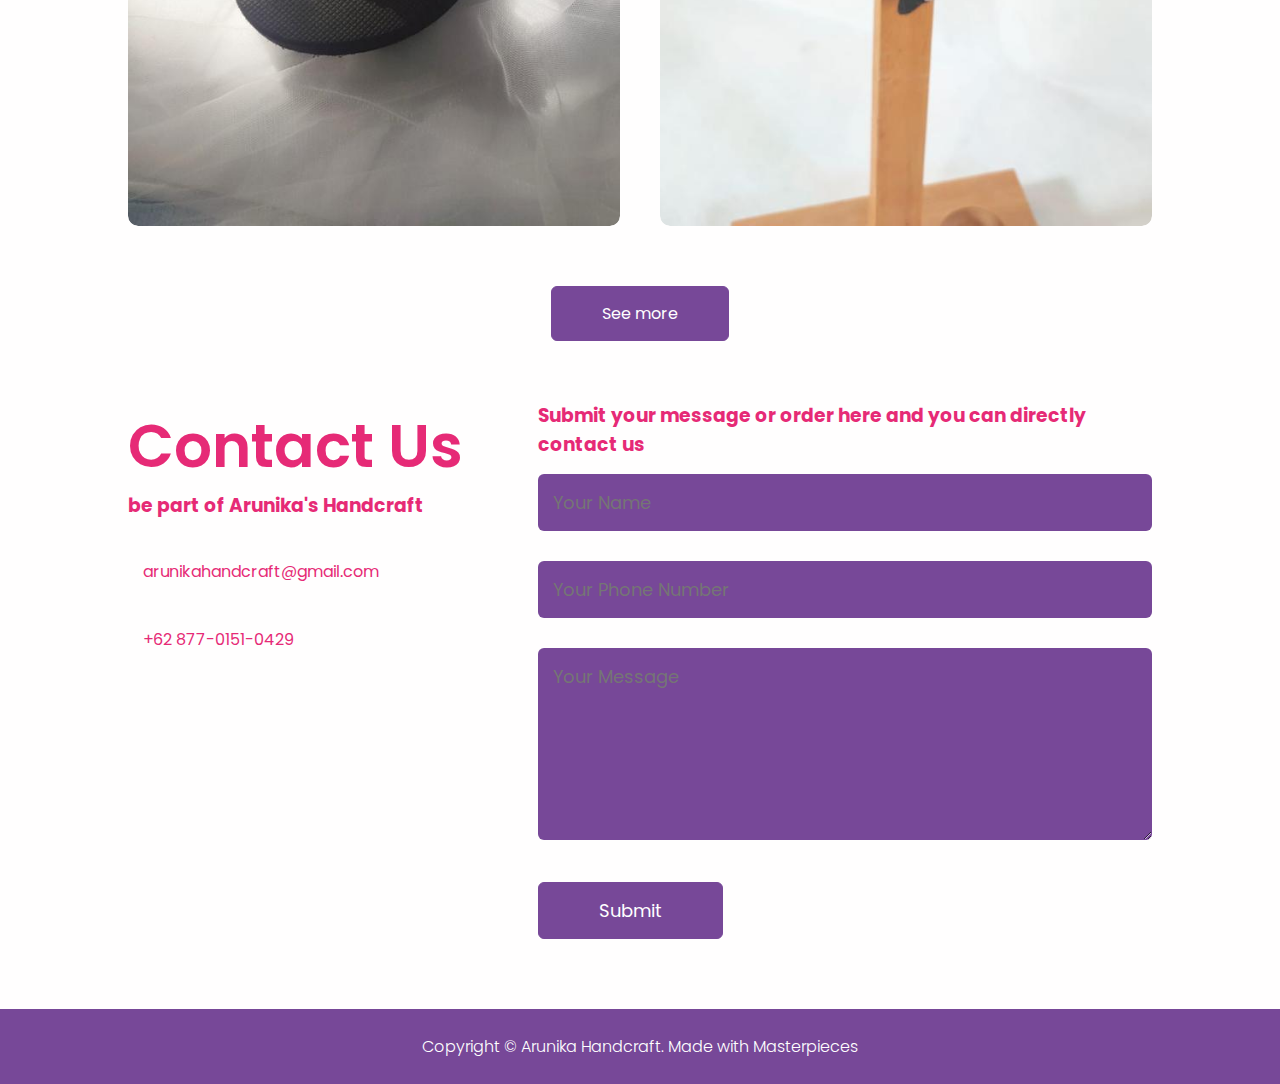
==== commit 2fe01194: "custom update" ====
--- a/index.html
+++ b/index.html
@@ -241,50 +241,24 @@
                         <p>Strap Mask 4 Model</p>
                     </div>
                 </div>
-            
-            <!-- <h1 class="sub-title-achievement">My Achievement</h1>
-            <div class="achievment-list">
-                <div class="achievment">
-                    <img src="./images/ach-1.png">
-                    <div class="layer">
-                        <h3>Front-End Fresh Graduate Academy 2022</h3>
-                        <p>Short training from KOMINFO x Progate which learn how to be Front-End Developer</p>
-                    </div>
-                </div>
-                <div class="achievment">
-                    <img src="./images/ach-2.png">
-                    <div class="layer">
-                        <h3>Unity Programmer Certification User Level</h3>
-                        <p>A certification from Unity to test how capable Unity Developer is</p>
-                        <h4>My Score 900/1000</h4>
-                    </div>
-                </div>
-                <div class="achievment">
-                    <img src="./images/ach-3.png">
-                    <div class="layer">
-                        <h3>Multiplayer Virtual Reality Development With Unity</h3>
-                        <p>An online course from Udemy to learn how to develop VR from scratch with multiplayer system</p>
-                    </div>
-                </div>
-                <div class="achievment">
-                    <img src="./images/ach-4.png">
-                    <div class="layer">
-                        <h3>PENS International Cooperation Office Volunteer</h3>
-                        <p>Dedicating myself as a volunteer at PICO who has the responsibility to help foreign students during the international exchange program</p>
-                    </div>
-                </div>
-                <div class="achievment">
-                    <img src="./images/ach-6.png">
-                    <div class="layer">
-                        <h3>1st Winner Department Informatics and Computer Engineering Software Festival</h3>
-                        <p>My achievement as 1st place winner in Computer Engineering study program category in software expos and festivals as product owner and developer to develop an IoT system</p>
-                    </div>
-                </div>
-                <div class="achievment">
-                    <div class="layer">
-                        <h3>Coming Soon...</h3>
-                    </div>
-                </div> -->
+            </div>
+            <h2 class="section-title-vr">Other Customization</h2>
+            <div class="work-list-web">
+                <div class="work">
+                    <img src="./images/sandal-1.jpeg">
+                    <div class="layer">
+                        <h3>Sandal</h3>
+                        <p>Sandal Model</p>
+                    </div>
+                </div>
+                <div class="work">
+                    <img src="./images/bando-1.jpeg">
+                    <div class="layer">
+                        <h3>Bando</h3>
+                        <p>Bando Model</p>
+                    </div>
+                </div>
+            </div>
             </div>
             <a href="#" class="btn">See more</a>
         </div>
@@ -299,11 +273,10 @@
                     <p><i class="fa-solid fa-paper-plane"></i>arunikahandcraft@gmail.com</p>
                     <p><i class="fa-solid fa-square-phone"></i>+62 877-0151-0429</p>
                     <div class="social-icons">
-                        <!-- <a href="https://www.linkedin.com/in/muhammadivanmuntahir/"><i class="fa-brands fa-linkedin"></i></a> -->
                         <a href="https://www.instagram.com/arunika_handcraft?utm_source=ig_web_button_share_sheet&igsh=ZDNlZDc0MzIxNw=="><i class="fa-brands fa-instagram"></i></a>
-                        <a href="https://www.youtube.com/@ivanmuntahir2007"><i class="fa-brands fa-youtube"></i></a>
-                    </div>
-                    <!-- <a href="./images/myResume.pdf" download class="btn btn2">Download CV</a> -->
+                        
+                    </div>
+                    
                 </div>
                 <div class="contact-right">
                     <h3>Submit your message or order here and you can directly contact us</h1>
